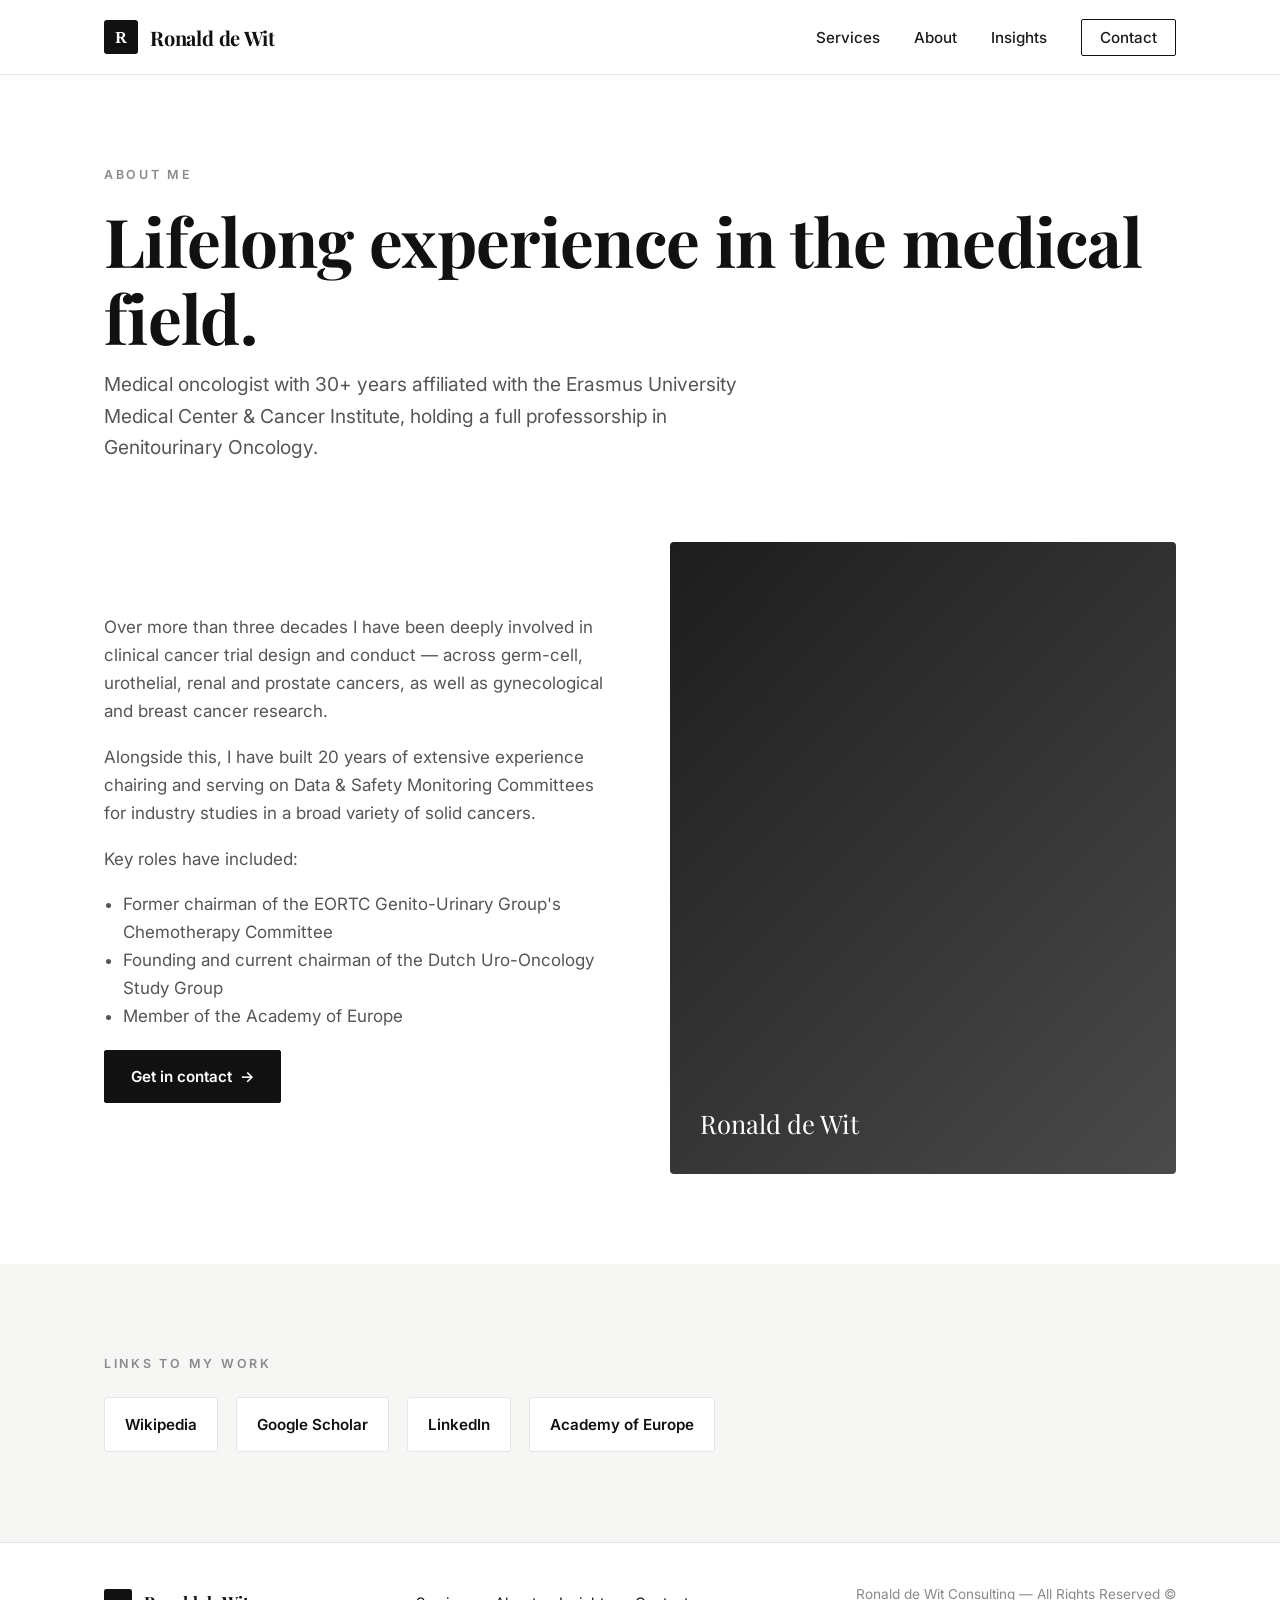
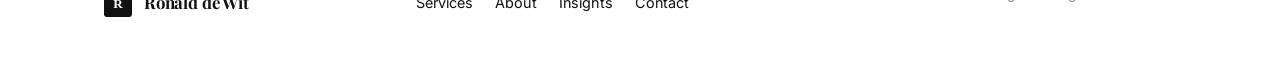
==== about.html @ f7b32180 "first commit" ====
<!DOCTYPE html>
<html lang="en">
<head>
  <meta charset="UTF-8" />
  <meta name="viewport" content="width=device-width, initial-scale=1.0" />
  <title>About — Ronald de Wit Consulting</title>
  <meta name="description" content="About Ronald de Wit — a lifetime of experience in the medical field as internist and medical oncologist." />
  <link rel="icon" type="image/svg+xml" href="/assets/favicon.svg" />
  <link rel="preconnect" href="https://fonts.googleapis.com" />
  <link rel="preconnect" href="https://fonts.gstatic.com" crossorigin />
  <link href="https://fonts.googleapis.com/css2?family=Inter:wght@400;500;600;700&family=Playfair+Display:wght@700&display=swap" rel="stylesheet" />
  <link rel="stylesheet" href="/css/style.css" />
</head>
<body>

  <header class="site-header">
    <div class="container nav">
      <a href="/" class="brand" aria-label="Ronald de Wit — home">
        <img src="/assets/logo.svg" width="34" height="34" alt="" />
        <span>Ronald de Wit</span>
      </a>
      <button class="nav-toggle" aria-label="Toggle menu" aria-expanded="false">&#9776;</button>
      <ul class="nav-links">
        <li><a href="/services">Services</a></li>
        <li><a href="/about">About</a></li>
        <li><a href="/insights">Insights</a></li>
        <li><a href="/contact" class="cta">Contact</a></li>
      </ul>
    </div>
  </header>

  <main>
    <section class="page-head">
      <div class="container">
        <p class="eyebrow">About me</p>
        <h1>Lifelong experience in the medical field.</h1>
        <p class="lead">Medical oncologist with 30+ years affiliated with the Erasmus University Medical Center &amp; Cancer Institute, holding a full professorship in Genitourinary Oncology.</p>
      </div>
    </section>

    <section style="padding-top:20px;">
      <div class="container split">
        <div>
          <p>
            Over more than three decades I have been deeply involved in clinical cancer
            trial design and conduct — across germ-cell, urothelial, renal and prostate
            cancers, as well as gynecological and breast cancer research.
          </p>
          <p>
            Alongside this, I have built 20 years of extensive experience chairing and
            serving on Data &amp; Safety Monitoring Committees for industry studies in a
            broad variety of solid cancers.
          </p>
          <p>Key roles have included:</p>
          <ul style="color:var(--grey); padding-left:1.2rem; margin-bottom:1.2rem;">
            <li>Former chairman of the EORTC Genito-Urinary Group's Chemotherapy Committee</li>
            <li>Founding and current chairman of the Dutch Uro-Oncology Study Group</li>
            <li>Member of the Academy of Europe</li>
          </ul>
          <a href="/contact" class="btn btn-primary">Get in contact <span class="arrow">&rarr;</span></a>
        </div>
        <div class="media">Ronald de Wit</div>
      </div>
    </section>

    <section class="section-alt">
      <div class="container">
        <p class="eyebrow">Links to my work</p>
        <div class="work-links">
          <a class="work-link" href="https://en.wikipedia.org/wiki/Ronald_de_Wit" target="_blank" rel="noopener">Wikipedia</a>
          <a class="work-link" href="https://scholar.google.com/" target="_blank" rel="noopener">Google Scholar</a>
          <a class="work-link" href="https://www.linkedin.com/" target="_blank" rel="noopener">LinkedIn</a>
          <a class="work-link" href="https://www.ae-info.org/" target="_blank" rel="noopener">Academy of Europe</a>
        </div>
      </div>
    </section>
  </main>

  <footer class="site-footer">
    <div class="container footer-inner">
      <a href="/" class="brand"><img src="/assets/logo.svg" width="28" height="28" alt="" /><span>Ronald de Wit</span></a>
      <ul class="footer-links">
        <li><a href="/services">Services</a></li>
        <li><a href="/about">About</a></li>
        <li><a href="/insights">Insights</a></li>
        <li><a href="/contact">Contact</a></li>
      </ul>
      <p class="footer-copy">Ronald de Wit Consulting — All Rights Reserved &copy;</p>
    </div>
  </footer>

  <script src="/js/main.js"></script>
</body>
</html>
---- css/style.css ----
/* ============================================================
   Ronald de Wit Consulting — stylesheet
   Minimalist black & white professional theme
   ============================================================ */

:root {
  --black: #111111;
  --dark: #1d1d1d;
  --grey: #555555;
  --light-grey: #8a8a8a;
  --line: #e6e6e6;
  --bg: #ffffff;
  --bg-alt: #f6f6f4;
  --max-width: 1120px;
  --font-serif: "Playfair Display", Georgia, "Times New Roman", serif;
  --font-sans: "Inter", -apple-system, BlinkMacSystemFont, "Segoe UI", Roboto,
    Helvetica, Arial, sans-serif;
}

* {
  box-sizing: border-box;
  margin: 0;
  padding: 0;
}

html {
  scroll-behavior: smooth;
}

body {
  font-family: var(--font-sans);
  color: var(--dark);
  background: var(--bg);
  line-height: 1.65;
  font-size: 17px;
  -webkit-font-smoothing: antialiased;
}

.container {
  width: 100%;
  max-width: var(--max-width);
  margin: 0 auto;
  padding: 0 24px;
}

/* ---------- Typography ---------- */

h1,
h2,
h3 {
  font-family: var(--font-serif);
  font-weight: 700;
  color: var(--black);
  line-height: 1.15;
  letter-spacing: -0.01em;
}

h1 {
  font-size: clamp(2.4rem, 6vw, 4.2rem);
}

h2 {
  font-size: clamp(1.8rem, 4vw, 2.8rem);
}

h3 {
  font-size: 1.35rem;
}

p {
  margin-bottom: 1.1rem;
  color: var(--grey);
}

a {
  color: var(--black);
  text-decoration: none;
  transition: color 0.2s ease, opacity 0.2s ease;
}

a:hover {
  opacity: 0.6;
}

.eyebrow {
  font-family: var(--font-sans);
  text-transform: uppercase;
  letter-spacing: 0.22em;
  font-size: 0.78rem;
  font-weight: 600;
  color: var(--light-grey);
  margin-bottom: 1rem;
}

/* ---------- Header / Nav ---------- */

.site-header {
  position: sticky;
  top: 0;
  z-index: 50;
  background: rgba(255, 255, 255, 0.92);
  backdrop-filter: saturate(180%) blur(10px);
  border-bottom: 1px solid var(--line);
}

.nav {
  display: flex;
  align-items: center;
  justify-content: space-between;
  height: 74px;
}

.brand {
  display: flex;
  align-items: center;
  gap: 12px;
  font-family: var(--font-serif);
  font-weight: 700;
  font-size: 1.25rem;
  color: var(--black);
  letter-spacing: -0.01em;
}

.brand svg {
  display: block;
}

.brand:hover {
  opacity: 1;
}

.nav-links {
  display: flex;
  align-items: center;
  gap: 34px;
  list-style: none;
}

.nav-links a {
  font-size: 0.95rem;
  font-weight: 500;
  color: var(--dark);
}

.nav-links a.cta {
  border: 1px solid var(--black);
  padding: 8px 18px;
  border-radius: 2px;
}

.nav-links a.cta:hover {
  background: var(--black);
  color: #fff;
  opacity: 1;
}

.nav-toggle {
  display: none;
  background: none;
  border: none;
  cursor: pointer;
  font-size: 1.6rem;
  color: var(--black);
  line-height: 1;
}

/* ---------- Buttons ---------- */

.btn {
  display: inline-flex;
  align-items: center;
  gap: 8px;
  font-family: var(--font-sans);
  font-weight: 600;
  font-size: 0.95rem;
  padding: 13px 26px;
  border: 1px solid var(--black);
  border-radius: 2px;
  cursor: pointer;
}

.btn-primary {
  background: var(--black);
  color: #fff;
}

.btn-primary:hover {
  background: #fff;
  color: var(--black);
  opacity: 1;
}

.btn-ghost {
  background: transparent;
  color: var(--black);
}

.btn-ghost:hover {
  background: var(--black);
  color: #fff;
  opacity: 1;
}

.btn .arrow {
  transition: transform 0.2s ease;
}

.btn:hover .arrow {
  transform: translateX(4px);
}

/* ---------- Sections ---------- */

section {
  padding: 90px 0;
}

.section-alt {
  background: var(--bg-alt);
}

.hero {
  padding: 110px 0 90px;
}

.hero .lead {
  max-width: 720px;
  font-size: 1.2rem;
  color: var(--grey);
  margin-bottom: 2rem;
}

.hero h1 {
  max-width: 900px;
  margin-bottom: 1.6rem;
}

/* ---------- Links to my work ---------- */

.work-links {
  display: flex;
  flex-wrap: wrap;
  gap: 18px;
  margin-top: 1.4rem;
}

.work-link {
  display: inline-flex;
  align-items: center;
  gap: 10px;
  border: 1px solid var(--line);
  border-radius: 3px;
  padding: 14px 20px;
  font-weight: 600;
  font-size: 0.95rem;
  color: var(--black);
  background: #fff;
}

.work-link:hover {
  border-color: var(--black);
  opacity: 1;
}

/* ---------- Services / cards ---------- */

.grid {
  display: grid;
  gap: 32px;
}

.grid-3 {
  grid-template-columns: repeat(3, 1fr);
}

.grid-2 {
  grid-template-columns: repeat(2, 1fr);
}

.card {
  border: 1px solid var(--line);
  border-radius: 4px;
  padding: 34px 30px;
  background: #fff;
  transition: box-shadow 0.25s ease, transform 0.25s ease;
}

.card:hover {
  box-shadow: 0 18px 40px rgba(0, 0, 0, 0.07);
  transform: translateY(-4px);
}

.card .num {
  font-family: var(--font-serif);
  font-size: 2.2rem;
  color: var(--line);
  display: block;
  margin-bottom: 14px;
  font-weight: 700;
}

.card h3 {
  margin-bottom: 12px;
}

.card p {
  margin-bottom: 0;
  font-size: 0.98rem;
}

/* ---------- About split ---------- */

.split {
  display: grid;
  grid-template-columns: 1fr 1fr;
  gap: 60px;
  align-items: center;
}

.split .media {
  aspect-ratio: 4 / 5;
  background: linear-gradient(135deg, #1d1d1d, #4a4a4a);
  border-radius: 4px;
  display: flex;
  align-items: flex-end;
  padding: 30px;
  color: #fff;
  font-family: var(--font-serif);
  font-size: 1.6rem;
}

/* ---------- Insights / blog grid ---------- */

.post-card {
  border: 1px solid var(--line);
  border-radius: 4px;
  overflow: hidden;
  background: #fff;
  display: flex;
  flex-direction: column;
  transition: box-shadow 0.25s ease, transform 0.25s ease;
}

.post-card:hover {
  box-shadow: 0 18px 40px rgba(0, 0, 0, 0.07);
  transform: translateY(-4px);
}

.post-thumb {
  aspect-ratio: 16 / 10;
  background: linear-gradient(135deg, #2b2b2b, #6a6a6a);
}

.post-body {
  padding: 24px;
  flex: 1;
  display: flex;
  flex-direction: column;
}

.post-body h3 {
  font-size: 1.15rem;
  margin-bottom: 10px;
}

.post-date {
  font-size: 0.8rem;
  text-transform: uppercase;
  letter-spacing: 0.12em;
  color: var(--light-grey);
  margin-bottom: 14px;
}

.post-body p {
  font-size: 0.95rem;
  flex: 1;
}

.read-more {
  font-weight: 600;
  font-size: 0.9rem;
  margin-top: 12px;
}

/* ---------- CTA band ---------- */

.cta-band {
  background: var(--black);
  color: #fff;
  text-align: center;
}

.cta-band h2 {
  color: #fff;
  margin-bottom: 1rem;
}

.cta-band p {
  color: rgba(255, 255, 255, 0.75);
  max-width: 560px;
  margin: 0 auto 2rem;
}

.cta-band .btn-primary {
  background: #fff;
  color: var(--black);
  border-color: #fff;
}

.cta-band .btn-primary:hover {
  background: transparent;
  color: #fff;
}

/* ---------- Contact form ---------- */

.form {
  display: grid;
  gap: 20px;
  max-width: 620px;
}

.form-row {
  display: grid;
  grid-template-columns: 1fr 1fr;
  gap: 20px;
}

.field label {
  display: block;
  font-size: 0.85rem;
  font-weight: 600;
  margin-bottom: 6px;
  color: var(--dark);
}

.field input,
.field textarea {
  width: 100%;
  padding: 13px 14px;
  border: 1px solid var(--line);
  border-radius: 3px;
  font-family: var(--font-sans);
  font-size: 1rem;
  color: var(--dark);
  background: #fff;
}

.field input:focus,
.field textarea:focus {
  outline: none;
  border-color: var(--black);
}

.field textarea {
  min-height: 150px;
  resize: vertical;
}

.contact-info {
  list-style: none;
}

.contact-info li {
  margin-bottom: 18px;
}

.contact-info .label {
  font-size: 0.78rem;
  text-transform: uppercase;
  letter-spacing: 0.14em;
  color: var(--light-grey);
  display: block;
  margin-bottom: 4px;
}

/* ---------- Footer ---------- */

.site-footer {
  border-top: 1px solid var(--line);
  padding: 40px 0;
}

.footer-inner {
  display: flex;
  align-items: center;
  justify-content: space-between;
  flex-wrap: wrap;
  gap: 16px;
}

.footer-inner .brand {
  font-size: 1.05rem;
}

.footer-copy {
  font-size: 0.85rem;
  color: var(--light-grey);
}

.footer-links {
  display: flex;
  gap: 22px;
  list-style: none;
  font-size: 0.9rem;
}

/* ---------- Page header ---------- */

.page-head {
  padding: 90px 0 40px;
}

.page-head h1 {
  margin-bottom: 0.8rem;
}

.page-head .lead {
  font-size: 1.2rem;
  color: var(--grey);
  max-width: 680px;
}

/* ---------- Responsive ---------- */

@media (max-width: 860px) {
  .grid-3 {
    grid-template-columns: 1fr;
  }
  .split {
    grid-template-columns: 1fr;
    gap: 36px;
  }
  .split .media {
    aspect-ratio: 16 / 10;
  }
}

@media (max-width: 680px) {
  .nav-toggle {
    display: block;
  }
  .nav-links {
    position: absolute;
    top: 74px;
    left: 0;
    right: 0;
    background: #fff;
    flex-direction: column;
    align-items: stretch;
    gap: 0;
    border-bottom: 1px solid var(--line);
    padding: 10px 24px 20px;
    display: none;
  }
  .nav-links.open {
    display: flex;
  }
  .nav-links li {
    border-top: 1px solid var(--line);
  }
  .nav-links a {
    display: block;
    padding: 14px 0;
  }
  .nav-links a.cta {
    text-align: center;
    margin-top: 10px;
  }
  .grid-2 {
    grid-template-columns: 1fr;
  }
  .form-row {
    grid-template-columns: 1fr;
  }
  section {
    padding: 64px 0;
  }
}
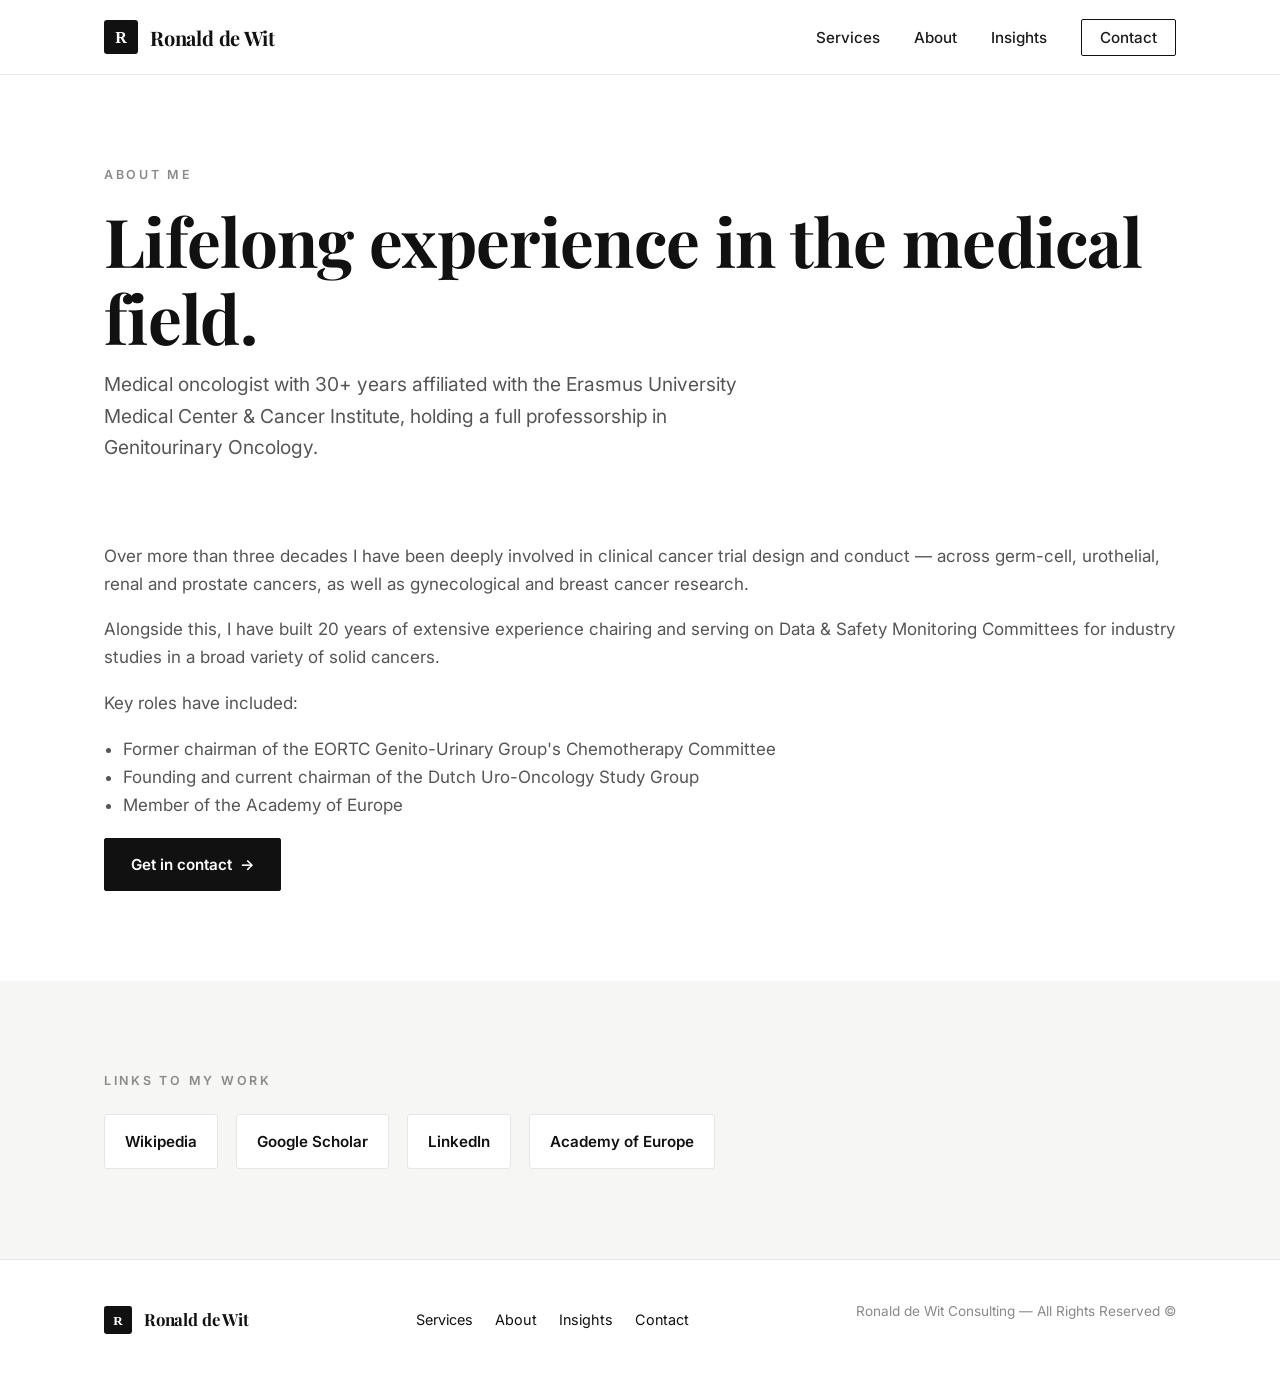
==== commit 572ead70: "Add no-code edit mode: upload photos and edit work links" ====
--- a/about.html
+++ b/about.html
@@ -10,6 +10,7 @@
   <link rel="preconnect" href="https://fonts.gstatic.com" crossorigin />
   <link href="https://fonts.googleapis.com/css2?family=Inter:wght@400;500;600;700&family=Playfair+Display:wght@700&display=swap" rel="stylesheet" />
   <link rel="stylesheet" href="/css/style.css" />
+  <link rel="stylesheet" href="/css/edit.css" />
 </head>
 <body>
 
@@ -59,7 +60,7 @@
           </ul>
           <a href="/contact" class="btn btn-primary">Get in contact <span class="arrow">&rarr;</span></a>
         </div>
-        <div class="media">Ronald de Wit</div>
+        <div class="edit-photo about-photo is-empty" data-edit-img="about-portrait" title="Portrait photo"></div>
       </div>
     </section>
 
@@ -67,10 +68,10 @@
       <div class="container">
         <p class="eyebrow">Links to my work</p>
         <div class="work-links">
-          <a class="work-link" href="https://en.wikipedia.org/wiki/Ronald_de_Wit" target="_blank" rel="noopener">Wikipedia</a>
-          <a class="work-link" href="https://scholar.google.com/" target="_blank" rel="noopener">Google Scholar</a>
-          <a class="work-link" href="https://www.linkedin.com/" target="_blank" rel="noopener">LinkedIn</a>
-          <a class="work-link" href="https://www.ae-info.org/" target="_blank" rel="noopener">Academy of Europe</a>
+          <a class="work-link" data-edit-link="wikipedia" href="https://en.wikipedia.org/wiki/Ronald_de_Wit" target="_blank" rel="noopener">Wikipedia</a>
+          <a class="work-link" data-edit-link="scholar" href="https://scholar.google.com/" target="_blank" rel="noopener">Google Scholar</a>
+          <a class="work-link" data-edit-link="linkedin" href="https://www.linkedin.com/" target="_blank" rel="noopener">LinkedIn</a>
+          <a class="work-link" data-edit-link="academy" href="https://www.ae-info.org/" target="_blank" rel="noopener">Academy of Europe</a>
         </div>
       </div>
     </section>
@@ -90,5 +91,6 @@
   </footer>
 
   <script src="/js/main.js"></script>
+  <script src="/js/content.js"></script>
 </body>
 </html>
--- a/css/edit.css
+++ b/css/edit.css
@@ -0,0 +1,188 @@
+/* ============================================================
+   Photo slots + edit-mode styling
+   Loaded after style.css on every page.
+   ============================================================ */
+
+/* ---------- Editable photo slots ---------- */
+
+.edit-photo {
+  position: relative;
+  background-size: cover;
+  background-position: center;
+  background-repeat: no-repeat;
+  border-radius: 4px;
+  overflow: hidden;
+}
+
+/* Hero photo (right column of hero) */
+.hero-photo {
+  aspect-ratio: 4 / 5;
+  min-height: 320px;
+}
+
+/* Portrait on the About page */
+.about-photo {
+  aspect-ratio: 4 / 5;
+}
+
+/* Photo at the top of a service / expertise card */
+.card-photo {
+  aspect-ratio: 16 / 10;
+  margin: -34px -30px 22px;
+  border-radius: 4px 4px 0 0;
+}
+
+/* Blog thumbnail */
+.post-thumb.edit-photo {
+  border-radius: 0;
+}
+
+/* Empty slots are hidden from normal visitors ... */
+.edit-photo.is-empty {
+  display: none;
+}
+
+/* ... and layouts gracefully collapse when a photo is absent */
+body:not(.rdw-editing) .hero-grid:has(> .edit-photo.is-empty) {
+  grid-template-columns: 1fr;
+}
+body:not(.rdw-editing) .split:has(> .edit-photo.is-empty) {
+  grid-template-columns: 1fr;
+}
+
+/* ---------- Hero two-column layout ---------- */
+
+.hero-grid {
+  display: grid;
+  grid-template-columns: 1.15fr 0.85fr;
+  gap: 56px;
+  align-items: center;
+}
+
+@media (max-width: 860px) {
+  .hero-grid {
+    grid-template-columns: 1fr;
+    gap: 36px;
+  }
+}
+
+/* ============================================================
+   EDIT MODE
+   ============================================================ */
+
+body.rdw-editing {
+  padding-bottom: 90px; /* room for the toolbar */
+}
+
+/* Show empty slots while editing so they can be filled */
+body.rdw-editing .edit-photo.is-empty {
+  display: flex;
+}
+
+body.rdw-editing .edit-photo {
+  cursor: pointer;
+  align-items: center;
+  justify-content: center;
+  outline: 2px dashed rgba(17, 17, 17, 0.35);
+  outline-offset: -8px;
+  min-height: 180px;
+  background-color: #f0efec;
+}
+
+body.rdw-editing .card-photo.is-empty {
+  min-height: 140px;
+}
+
+body.rdw-editing .edit-photo:hover {
+  outline-color: #111;
+}
+
+.edit-photo-hint {
+  display: none;
+  font-family: var(--font-sans);
+  font-size: 0.85rem;
+  font-weight: 600;
+  color: #111;
+  background: rgba(255, 255, 255, 0.9);
+  padding: 8px 14px;
+  border-radius: 3px;
+  pointer-events: none;
+}
+
+body.rdw-editing .edit-photo .edit-photo-hint {
+  display: inline-block;
+}
+
+/* Editable links */
+body.rdw-editing .rdw-editable-link {
+  outline: 1px dashed rgba(17, 17, 17, 0.4);
+  outline-offset: 3px;
+  cursor: text;
+  position: relative;
+}
+
+body.rdw-editing .rdw-editable-link::after {
+  content: "✎";
+  margin-left: 6px;
+  font-size: 0.85em;
+  opacity: 0.6;
+}
+
+/* Toolbar */
+.rdw-toolbar {
+  position: fixed;
+  left: 0;
+  right: 0;
+  bottom: 0;
+  z-index: 1000;
+  display: flex;
+  align-items: center;
+  gap: 16px;
+  flex-wrap: wrap;
+  background: #111;
+  color: #fff;
+  padding: 14px 24px;
+  font-family: var(--font-sans);
+  font-size: 0.9rem;
+  box-shadow: 0 -6px 24px rgba(0, 0, 0, 0.25);
+}
+
+.rdw-toolbar-title {
+  font-weight: 700;
+  letter-spacing: 0.02em;
+}
+
+.rdw-toolbar-hint {
+  color: rgba(255, 255, 255, 0.6);
+  flex: 1;
+  min-width: 200px;
+}
+
+.rdw-toolbar button {
+  font-family: var(--font-sans);
+  font-size: 0.85rem;
+  font-weight: 600;
+  padding: 8px 16px;
+  border: 1px solid #fff;
+  border-radius: 3px;
+  background: transparent;
+  color: #fff;
+  cursor: pointer;
+  transition: background 0.2s ease, color 0.2s ease;
+}
+
+.rdw-toolbar button[data-act="download"] {
+  background: #fff;
+  color: #111;
+}
+
+.rdw-toolbar button:hover {
+  background: #fff;
+  color: #111;
+}
+
+@media (max-width: 680px) {
+  .rdw-toolbar-hint {
+    display: none;
+  }
+}
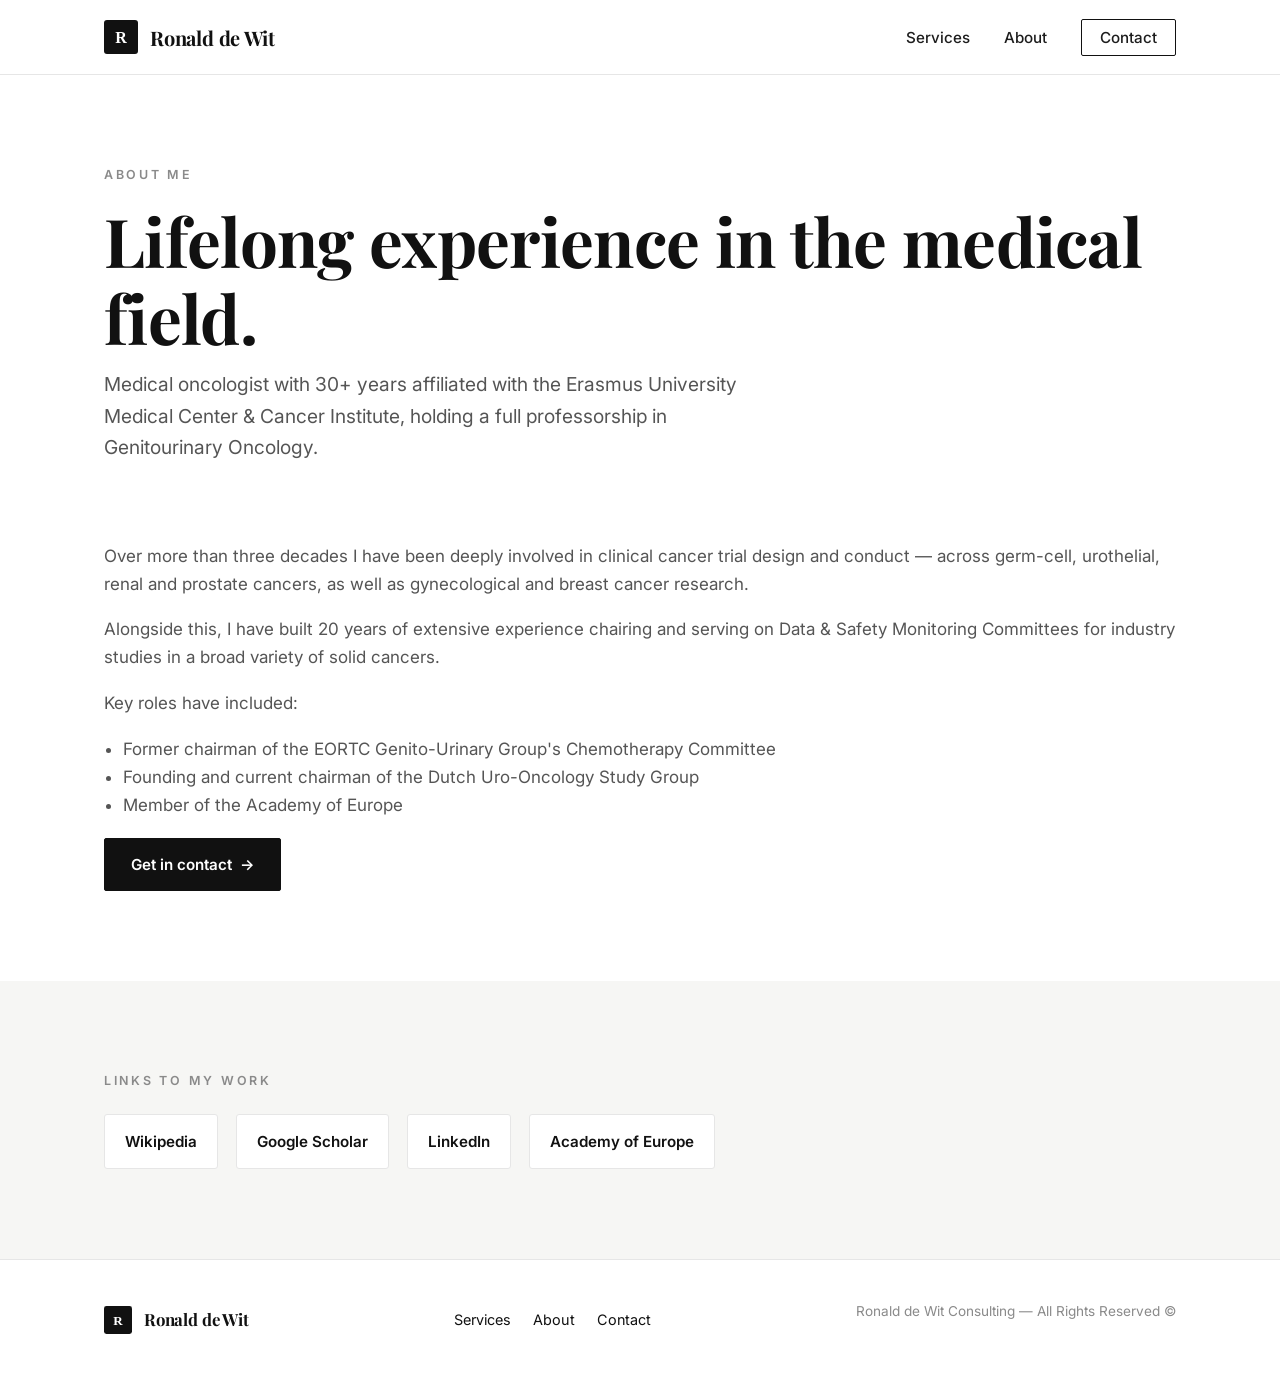
==== commit 3f198584: "Remove Insights from menu; add leaf fish & reef section to contact" ====
--- a/about.html
+++ b/about.html
@@ -24,7 +24,6 @@
       <ul class="nav-links">
         <li><a href="/services">Services</a></li>
         <li><a href="/about">About</a></li>
-        <li><a href="/insights">Insights</a></li>
         <li><a href="/contact" class="cta">Contact</a></li>
       </ul>
     </div>
@@ -83,7 +82,6 @@
       <ul class="footer-links">
         <li><a href="/services">Services</a></li>
         <li><a href="/about">About</a></li>
-        <li><a href="/insights">Insights</a></li>
         <li><a href="/contact">Contact</a></li>
       </ul>
       <p class="footer-copy">Ronald de Wit Consulting — All Rights Reserved &copy;</p>
--- a/css/edit.css
+++ b/css/edit.css
@@ -14,10 +14,28 @@
   overflow: hidden;
 }
 
-/* Hero photo (right column of hero) */
+/* Hero photo (right column of hero) — large, fading softly into white */
 .hero-photo {
-  aspect-ratio: 4 / 5;
-  min-height: 320px;
+  aspect-ratio: 3 / 4;
+  min-height: 560px;
+  border-radius: 0;
+  /* Fade the image outward into the white background on every edge */
+  -webkit-mask-image: radial-gradient(
+    125% 105% at 55% 40%,
+    #000 52%,
+    transparent 100%
+  );
+  mask-image: radial-gradient(
+    125% 105% at 55% 40%,
+    #000 52%,
+    transparent 100%
+  );
+}
+
+@media (max-width: 860px) {
+  .hero-photo {
+    min-height: 440px;
+  }
 }
 
 /* Portrait on the About page */
@@ -54,7 +72,7 @@
 
 .hero-grid {
   display: grid;
-  grid-template-columns: 1.15fr 0.85fr;
+  grid-template-columns: 1fr 1fr;
   gap: 56px;
   align-items: center;
 }
@@ -66,6 +84,42 @@
   }
 }
 
+/* ---------- Leaf fish & reef section (contact) ---------- */
+
+.reef {
+  max-width: 760px;
+  margin: 0 auto;
+  text-align: center;
+}
+
+.reef-photo {
+  aspect-ratio: 3 / 2;
+  margin: 0 0 32px;
+  border-radius: 4px;
+}
+
+.reef-quote {
+  margin: 0;
+}
+
+.reef-quote p {
+  font-family: var(--font-serif);
+  font-size: clamp(1.3rem, 2.6vw, 1.9rem);
+  line-height: 1.4;
+  color: var(--black);
+  margin-bottom: 1.2rem;
+}
+
+.reef-quote cite {
+  font-family: var(--font-sans);
+  font-style: normal;
+  text-transform: uppercase;
+  letter-spacing: 0.14em;
+  font-size: 0.78rem;
+  font-weight: 600;
+  color: var(--light-grey);
+}
+
 /* ============================================================
    EDIT MODE
    ============================================================ */
@@ -77,6 +131,12 @@
 /* Show empty slots while editing so they can be filled */
 body.rdw-editing .edit-photo.is-empty {
   display: flex;
+}
+
+/* Show the full image (no fade) while editing so the upload target is clear */
+body.rdw-editing .hero-photo {
+  -webkit-mask-image: none;
+  mask-image: none;
 }
 
 body.rdw-editing .edit-photo {
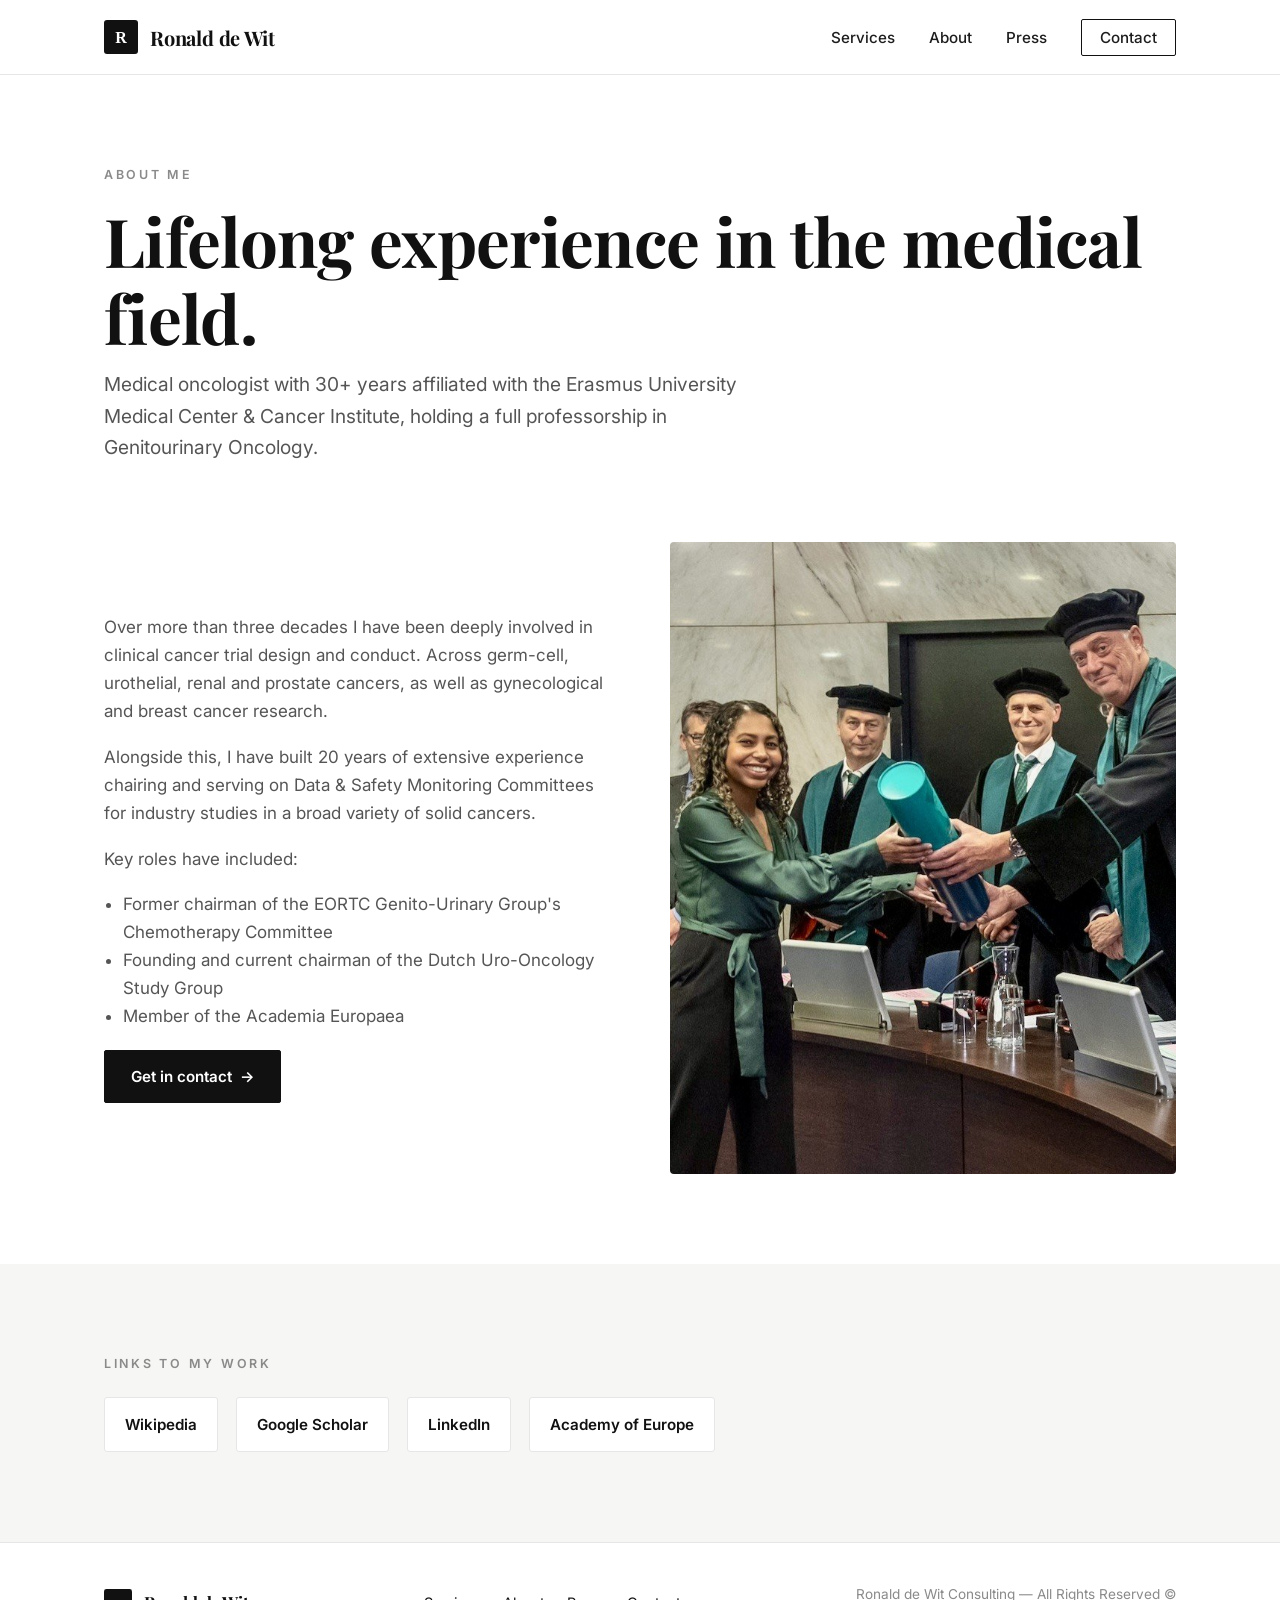
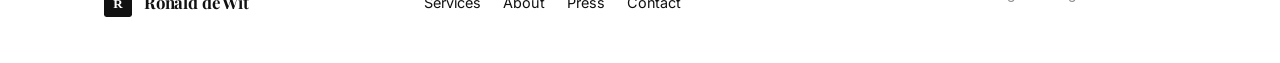
==== commit 97e54c6d: "Add Press page with media references and nav item New /press page listing curated articles, intervie" ====
--- a/about.html
+++ b/about.html
@@ -24,6 +24,7 @@
       <ul class="nav-links">
         <li><a href="/services">Services</a></li>
         <li><a href="/about">About</a></li>
+        <li><a href="/press">Press</a></li>
         <li><a href="/contact" class="cta">Contact</a></li>
       </ul>
     </div>
@@ -32,30 +33,30 @@
   <main>
     <section class="page-head">
       <div class="container">
-        <p class="eyebrow">About me</p>
-        <h1>Lifelong experience in the medical field.</h1>
-        <p class="lead">Medical oncologist with 30+ years affiliated with the Erasmus University Medical Center &amp; Cancer Institute, holding a full professorship in Genitourinary Oncology.</p>
+        <p class="eyebrow" data-edit-text="about-eyebrow">About me</p>
+        <h1 data-edit-text="about-h1">Lifelong experience in the medical field.</h1>
+        <p class="lead" data-edit-text="about-lead">Medical oncologist with 30+ years affiliated with the Erasmus University Medical Center &amp; Cancer Institute, holding a full professorship in Genitourinary Oncology.</p>
       </div>
     </section>
 
     <section style="padding-top:20px;">
       <div class="container split">
         <div>
-          <p>
+          <p data-edit-text="about-p1">
             Over more than three decades I have been deeply involved in clinical cancer
             trial design and conduct — across germ-cell, urothelial, renal and prostate
             cancers, as well as gynecological and breast cancer research.
           </p>
-          <p>
+          <p data-edit-text="about-p2">
             Alongside this, I have built 20 years of extensive experience chairing and
             serving on Data &amp; Safety Monitoring Committees for industry studies in a
             broad variety of solid cancers.
           </p>
-          <p>Key roles have included:</p>
+          <p data-edit-text="about-roles-intro">Key roles have included:</p>
           <ul style="color:var(--grey); padding-left:1.2rem; margin-bottom:1.2rem;">
-            <li>Former chairman of the EORTC Genito-Urinary Group's Chemotherapy Committee</li>
-            <li>Founding and current chairman of the Dutch Uro-Oncology Study Group</li>
-            <li>Member of the Academy of Europe</li>
+            <li data-edit-text="about-role1">Former chairman of the EORTC Genito-Urinary Group's Chemotherapy Committee</li>
+            <li data-edit-text="about-role2">Founding and current chairman of the Dutch Uro-Oncology Study Group</li>
+            <li data-edit-text="about-role3">Member of the Academy of Europe</li>
           </ul>
           <a href="/contact" class="btn btn-primary">Get in contact <span class="arrow">&rarr;</span></a>
         </div>
@@ -65,7 +66,7 @@
 
     <section class="section-alt">
       <div class="container">
-        <p class="eyebrow">Links to my work</p>
+        <p class="eyebrow" data-edit-text="about-links-label">Links to my work</p>
         <div class="work-links">
           <a class="work-link" data-edit-link="wikipedia" href="https://en.wikipedia.org/wiki/Ronald_de_Wit" target="_blank" rel="noopener">Wikipedia</a>
           <a class="work-link" data-edit-link="scholar" href="https://scholar.google.com/" target="_blank" rel="noopener">Google Scholar</a>
@@ -82,9 +83,10 @@
       <ul class="footer-links">
         <li><a href="/services">Services</a></li>
         <li><a href="/about">About</a></li>
+        <li><a href="/press">Press</a></li>
         <li><a href="/contact">Contact</a></li>
       </ul>
-      <p class="footer-copy">Ronald de Wit Consulting — All Rights Reserved &copy;</p>
+      <p class="footer-copy" data-edit-text="footer-copy">Ronald de Wit Consulting — All Rights Reserved &copy;</p>
     </div>
   </footer>
 
--- a/css/style.css
+++ b/css/style.css
@@ -220,7 +220,7 @@
 }
 
 .hero {
-  padding: 110px 0 90px;
+  padding: 64px 0 80px;
 }
 
 .hero .lead {
@@ -308,6 +308,122 @@
   font-size: 0.98rem;
 }
 
+/* ---------- Services intro (full first screen) ---------- */
+
+.services-intro {
+  /* Fill the first screen below the 74px sticky header */
+  min-height: calc(100vh - 74px);
+  min-height: calc(100svh - 74px);
+  display: flex;
+  align-items: center;
+  padding-top: 0;
+  padding-bottom: 0;
+}
+
+.scroll-hint {
+  display: inline-flex;
+  align-items: center;
+  gap: 8px;
+  margin-top: 2.6rem;
+  font-family: var(--font-sans);
+  text-transform: uppercase;
+  letter-spacing: 0.22em;
+  font-size: 0.72rem;
+  font-weight: 600;
+  color: var(--light-grey);
+}
+
+.scroll-hint .arrow {
+  font-size: 1rem;
+  animation: scroll-bob 1.8s ease-in-out infinite;
+}
+
+@keyframes scroll-bob {
+  0%, 100% { transform: translateY(0); }
+  50% { transform: translateY(5px); }
+}
+
+@media (prefers-reduced-motion: reduce) {
+  .scroll-hint .arrow {
+    animation: none;
+  }
+}
+
+/* ---------- Services (stacked, alternating) ---------- */
+
+.services-list {
+  overflow-x: clip; /* guard against the horizontal slide causing scroll */
+}
+
+.services-list .service-row {
+  display: grid;
+  grid-template-columns: 1fr 1fr;
+  gap: 64px;
+  align-items: center;
+  padding: 72px 0;
+}
+
+.services-list .service-row + .service-row {
+  border-top: 1px solid var(--line);
+}
+
+.service-photo {
+  aspect-ratio: 4 / 3;
+  width: 100%;
+  border-radius: 4px;
+  margin-top: 22px; /* photo sits below the title now */
+}
+
+.service-media .num {
+  font-family: var(--font-serif);
+  font-size: 2.2rem;
+  color: var(--line);
+  display: block;
+  margin-bottom: 4px;
+  font-weight: 700;
+  line-height: 1;
+}
+
+.service-media h3 {
+  font-size: clamp(1.6rem, 3vw, 2.2rem);
+  margin: 0;
+}
+
+.service-body p {
+  font-size: 1.15rem;
+  line-height: 1.7;
+  color: var(--grey);
+  margin: 0;
+}
+
+/* ---------- Reveal on scroll (enabled by JS) ---------- */
+
+.js-reveal .reveal {
+  opacity: 0;
+  transition: opacity 0.7s ease, transform 0.7s ease;
+  will-change: opacity, transform;
+}
+
+.js-reveal .reveal-from-left {
+  transform: translateX(-64px);
+}
+
+.js-reveal .reveal-from-right {
+  transform: translateX(64px);
+}
+
+.js-reveal .reveal.is-visible {
+  opacity: 1;
+  transform: none;
+}
+
+@media (prefers-reduced-motion: reduce) {
+  .js-reveal .reveal {
+    transition: opacity 0.4s ease;
+    transform: none;
+  }
+}
+
 /* ---------- About split ---------- */
 
 .split {
@@ -380,6 +496,70 @@
   font-weight: 600;
   font-size: 0.9rem;
   margin-top: 12px;
+}
+
+/* ---------- Press / in the media ---------- */
+
+.press-list {
+  list-style: none;
+  border-top: 1px solid var(--line);
+}
+
+.press-item {
+  display: grid;
+  grid-template-columns: 190px 1fr auto;
+  gap: 40px;
+  align-items: baseline;
+  padding: 30px 4px;
+  border-bottom: 1px solid var(--line);
+  color: var(--dark);
+}
+
+.press-item:hover {
+  opacity: 1;
+  background: var(--bg-alt);
+}
+
+.press-meta {
+  display: flex;
+  flex-direction: column;
+  gap: 4px;
+}
+
+.press-source {
+  font-weight: 600;
+  font-size: 0.95rem;
+  color: var(--black);
+}
+
+.press-year {
+  font-size: 0.78rem;
+  text-transform: uppercase;
+  letter-spacing: 0.14em;
+  color: var(--light-grey);
+}
+
+.press-title {
+  font-size: 1.25rem;
+  line-height: 1.3;
+  margin-bottom: 8px;
+}
+
+.press-excerpt {
+  margin: 0;
+  font-size: 0.98rem;
+  color: var(--grey);
+}
+
+.press-arrow {
+  font-size: 1.2rem;
+  color: var(--black);
+  transition: transform 0.2s ease;
+  align-self: center;
+}
+
+.press-item:hover .press-arrow {
+  transform: translateX(5px);
 }
 
 /* ---------- CTA band ---------- */
@@ -457,6 +637,27 @@
   resize: vertical;
 }
 
+.form-status {
+  margin: 0;
+  min-height: 1.3em;
+  font-size: 0.95rem;
+  line-height: 1.5;
+}
+
+.form-status.is-sending {
+  color: var(--grey);
+}
+
+.form-status.is-success {
+  color: #1a7f37;
+  font-weight: 600;
+}
+
+.form-status.is-error {
+  color: #b3261e;
+  font-weight: 600;
+}
+
 .contact-info {
   list-style: none;
 }
@@ -533,6 +734,34 @@
   }
   .split .media {
     aspect-ratio: 16 / 10;
+  }
+  .services-list .service-row {
+    grid-template-columns: 1fr;
+    gap: 28px;
+    padding: 48px 0;
+  }
+  /* Always show photo + title above the text when stacked */
+  .service-media {
+    order: -1;
+  }
+  /* Vertical reveal on small screens (no horizontal slide) */
+  .js-reveal .reveal-from-left,
+  .js-reveal .reveal-from-right {
+    transform: translateY(32px);
+  }
+  .press-item {
+    grid-template-columns: 1fr auto;
+    gap: 8px 24px;
+    align-items: start;
+  }
+  .press-meta {
+    grid-column: 1 / -1;
+    flex-direction: row;
+    align-items: baseline;
+    gap: 12px;
+  }
+  .press-arrow {
+    align-self: start;
   }
 }
 
--- a/css/edit.css
+++ b/css/edit.css
@@ -14,27 +14,52 @@
   overflow: hidden;
 }
 
-/* Hero photo (right column of hero) — large, fading softly into white */
+/* Hero photo (right column of hero) — large, fading softly into white on the left */
 .hero-photo {
-  aspect-ratio: 3 / 4;
-  min-height: 560px;
+  /* Grow to the full height of the text column beside it (text stays put) */
+  align-self: stretch;
+  min-height: 520px;
   border-radius: 0;
-  /* Fade the image outward into the white background on every edge */
-  -webkit-mask-image: radial-gradient(
-    125% 105% at 55% 40%,
-    #000 52%,
-    transparent 100%
+  /* Stay within the centered container so the white margin is equal on the
+     left and right of the page. */
+  background-size: cover;
+  /* Fade the left edge of the image gradually into the white background.
+     Multiple eased stops so the photo truly dissolves — no visible edge. */
+  -webkit-mask-image: linear-gradient(
+    to right,
+    transparent 0%,
+    rgba(0, 0, 0, 0.02) 4%,
+    rgba(0, 0, 0, 0.06) 8%,
+    rgba(0, 0, 0, 0.13) 12%,
+    rgba(0, 0, 0, 0.24) 16%,
+    rgba(0, 0, 0, 0.38) 21%,
+    rgba(0, 0, 0, 0.54) 26%,
+    rgba(0, 0, 0, 0.7) 31%,
+    rgba(0, 0, 0, 0.85) 36%,
+    rgba(0, 0, 0, 0.95) 41%,
+    #000 47%
   );
-  mask-image: radial-gradient(
-    125% 105% at 55% 40%,
-    #000 52%,
-    transparent 100%
+  mask-image: linear-gradient(
+    to right,
+    transparent 0%,
+    rgba(0, 0, 0, 0.02) 4%,
+    rgba(0, 0, 0, 0.06) 8%,
+    rgba(0, 0, 0, 0.13) 12%,
+    rgba(0, 0, 0, 0.24) 16%,
+    rgba(0, 0, 0, 0.38) 21%,
+    rgba(0, 0, 0, 0.54) 26%,
+    rgba(0, 0, 0, 0.7) 31%,
+    rgba(0, 0, 0, 0.85) 36%,
+    rgba(0, 0, 0, 0.95) 41%,
+    #000 47%
   );
 }
 
 @media (max-width: 860px) {
   .hero-photo {
-    min-height: 440px;
+    align-self: auto;
+    aspect-ratio: 16 / 11;
+    min-height: 300px;
   }
 }
 
@@ -72,7 +97,7 @@
 
 .hero-grid {
   display: grid;
-  grid-template-columns: 1fr 1fr;
+  grid-template-columns: 1fr 1.15fr;
   gap: 56px;
   align-items: center;
 }
@@ -173,6 +198,42 @@
   display: inline-block;
 }
 
+/* "Choose / replace photo" button, top-right of each slot */
+.edit-photo-replace {
+  display: none;
+}
+
+body.rdw-editing .edit-photo .edit-photo-replace {
+  display: inline-block;
+  position: absolute;
+  top: 10px;
+  right: 10px;
+  z-index: 2;
+  font-family: var(--font-sans);
+  font-size: 0.78rem;
+  font-weight: 600;
+  padding: 6px 12px;
+  border: none;
+  border-radius: 3px;
+  background: #111;
+  color: #fff;
+  cursor: pointer;
+}
+
+body.rdw-editing .edit-photo .edit-photo-replace:hover {
+  background: #333;
+}
+
+/* Dragging to reposition a filled photo */
+body.rdw-editing .edit-photo:not(.is-empty) {
+  cursor: grab;
+}
+
+body.rdw-editing .edit-photo.rdw-dragging {
+  cursor: grabbing;
+  outline-color: #111;
+}
+
 /* Editable links */
 body.rdw-editing .rdw-editable-link {
   outline: 1px dashed rgba(17, 17, 17, 0.4);
@@ -186,6 +247,24 @@
   margin-left: 6px;
   font-size: 0.85em;
   opacity: 0.6;
+}
+
+/* Editable text */
+body.rdw-editing [data-edit-text] {
+  outline: 1px dashed rgba(17, 17, 17, 0.25);
+  outline-offset: 4px;
+  border-radius: 2px;
+  cursor: text;
+  transition: outline-color 0.15s ease, background 0.15s ease;
+}
+
+body.rdw-editing [data-edit-text]:hover {
+  outline-color: rgba(17, 17, 17, 0.55);
+}
+
+body.rdw-editing [data-edit-text]:focus {
+  outline: 2px solid #111;
+  background: rgba(255, 255, 255, 0.6);
 }
 
 /* Toolbar */
